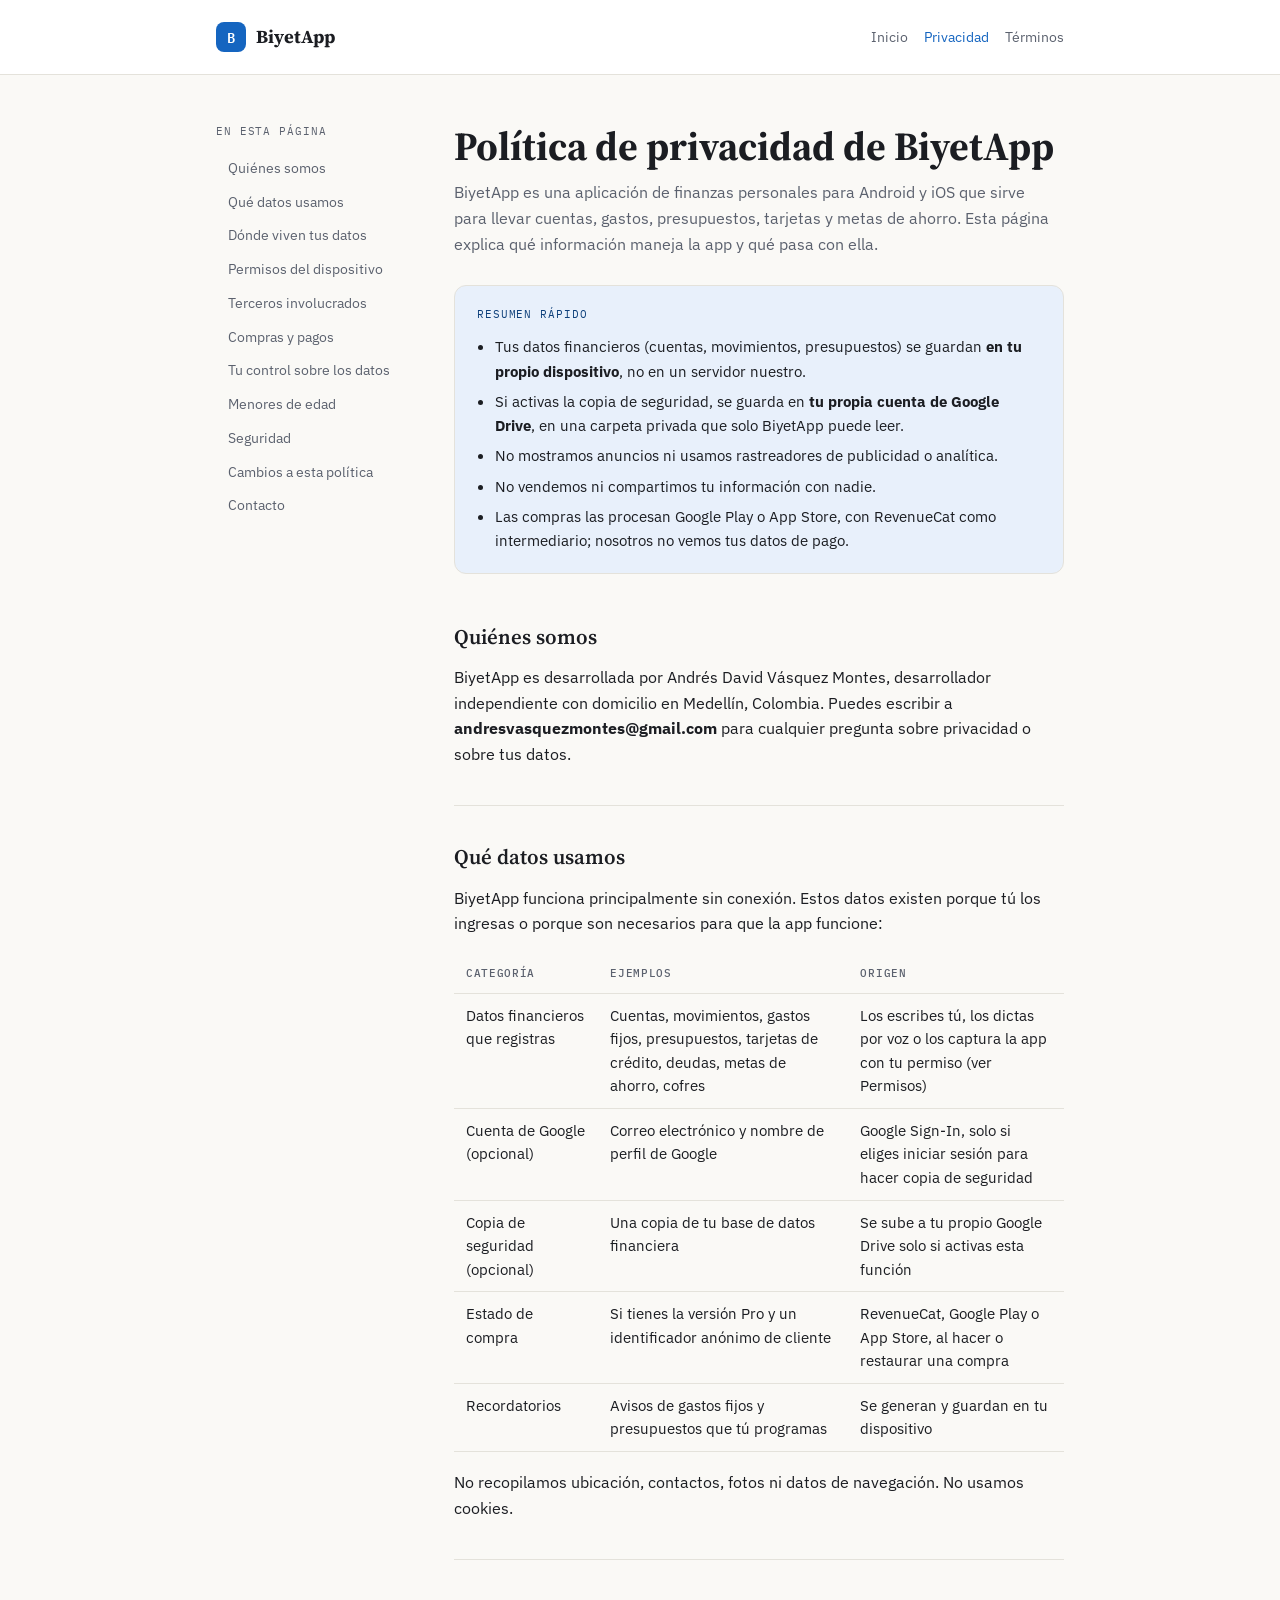
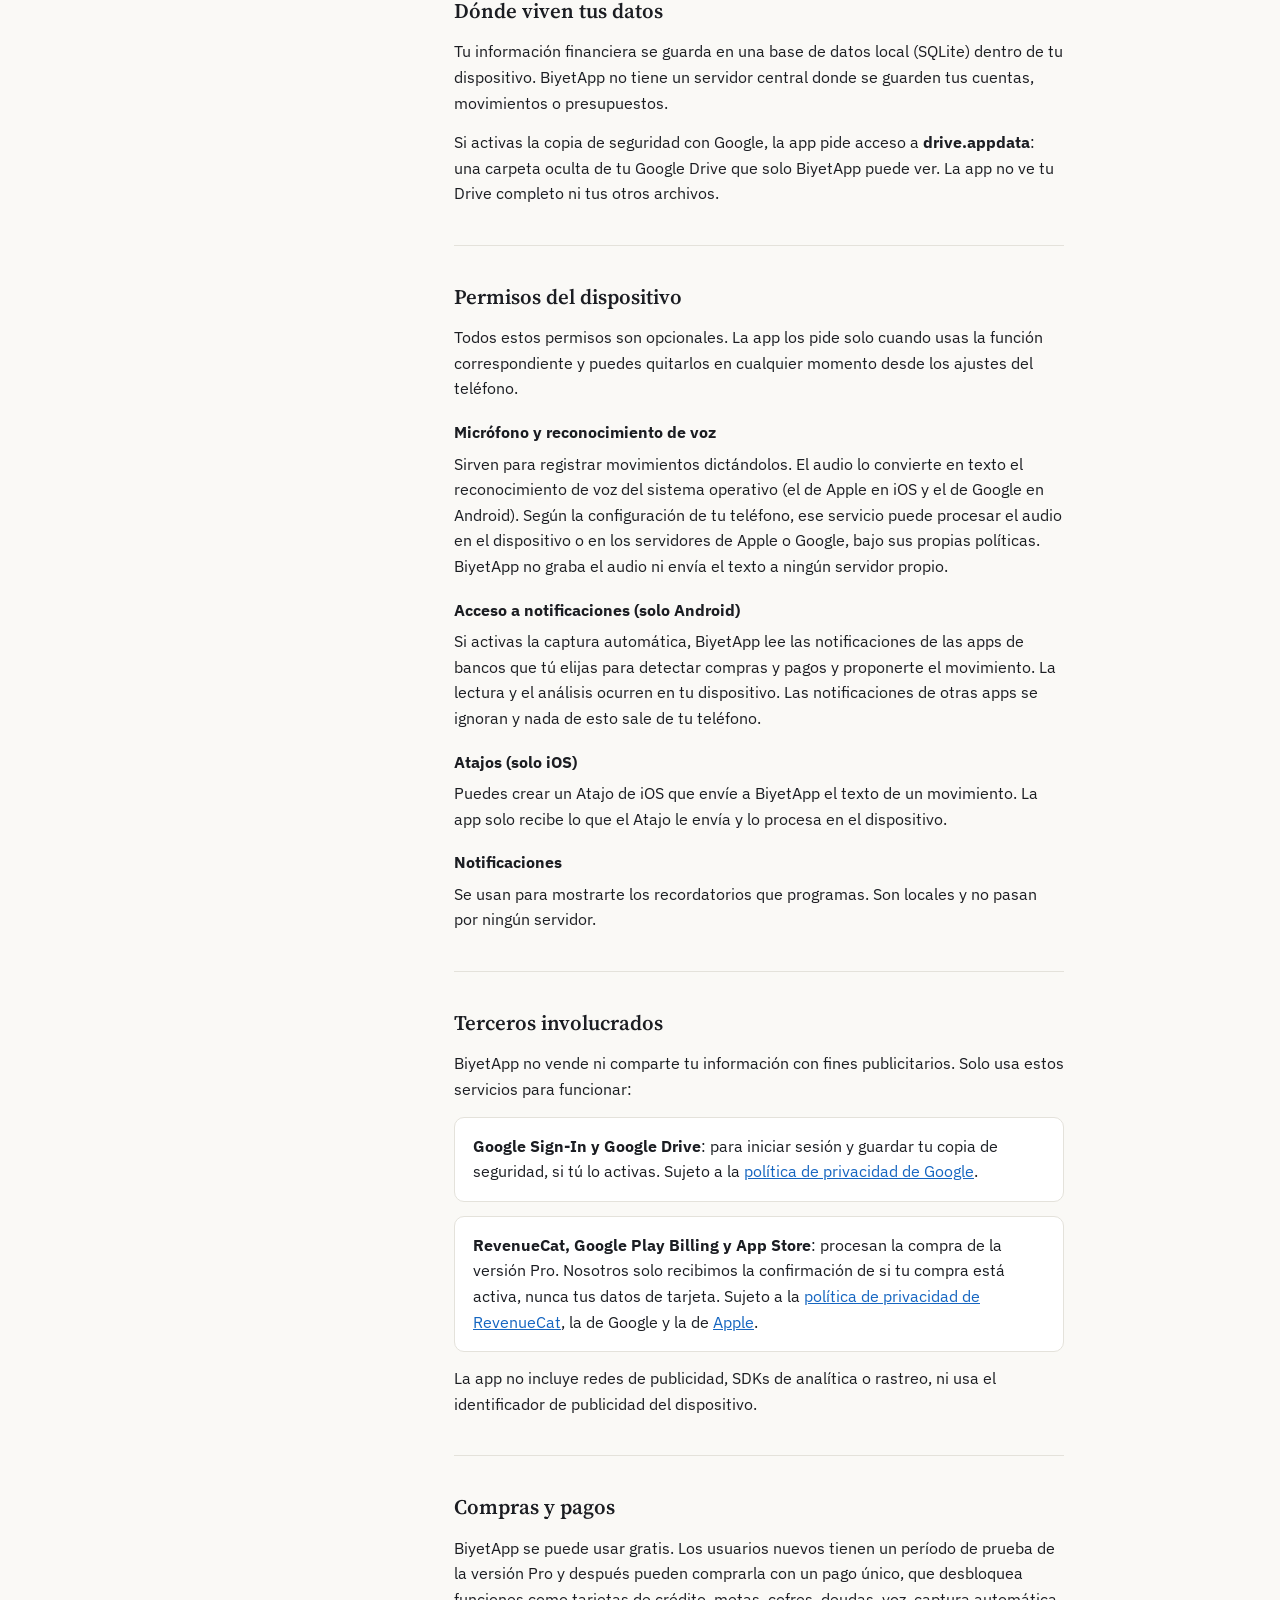
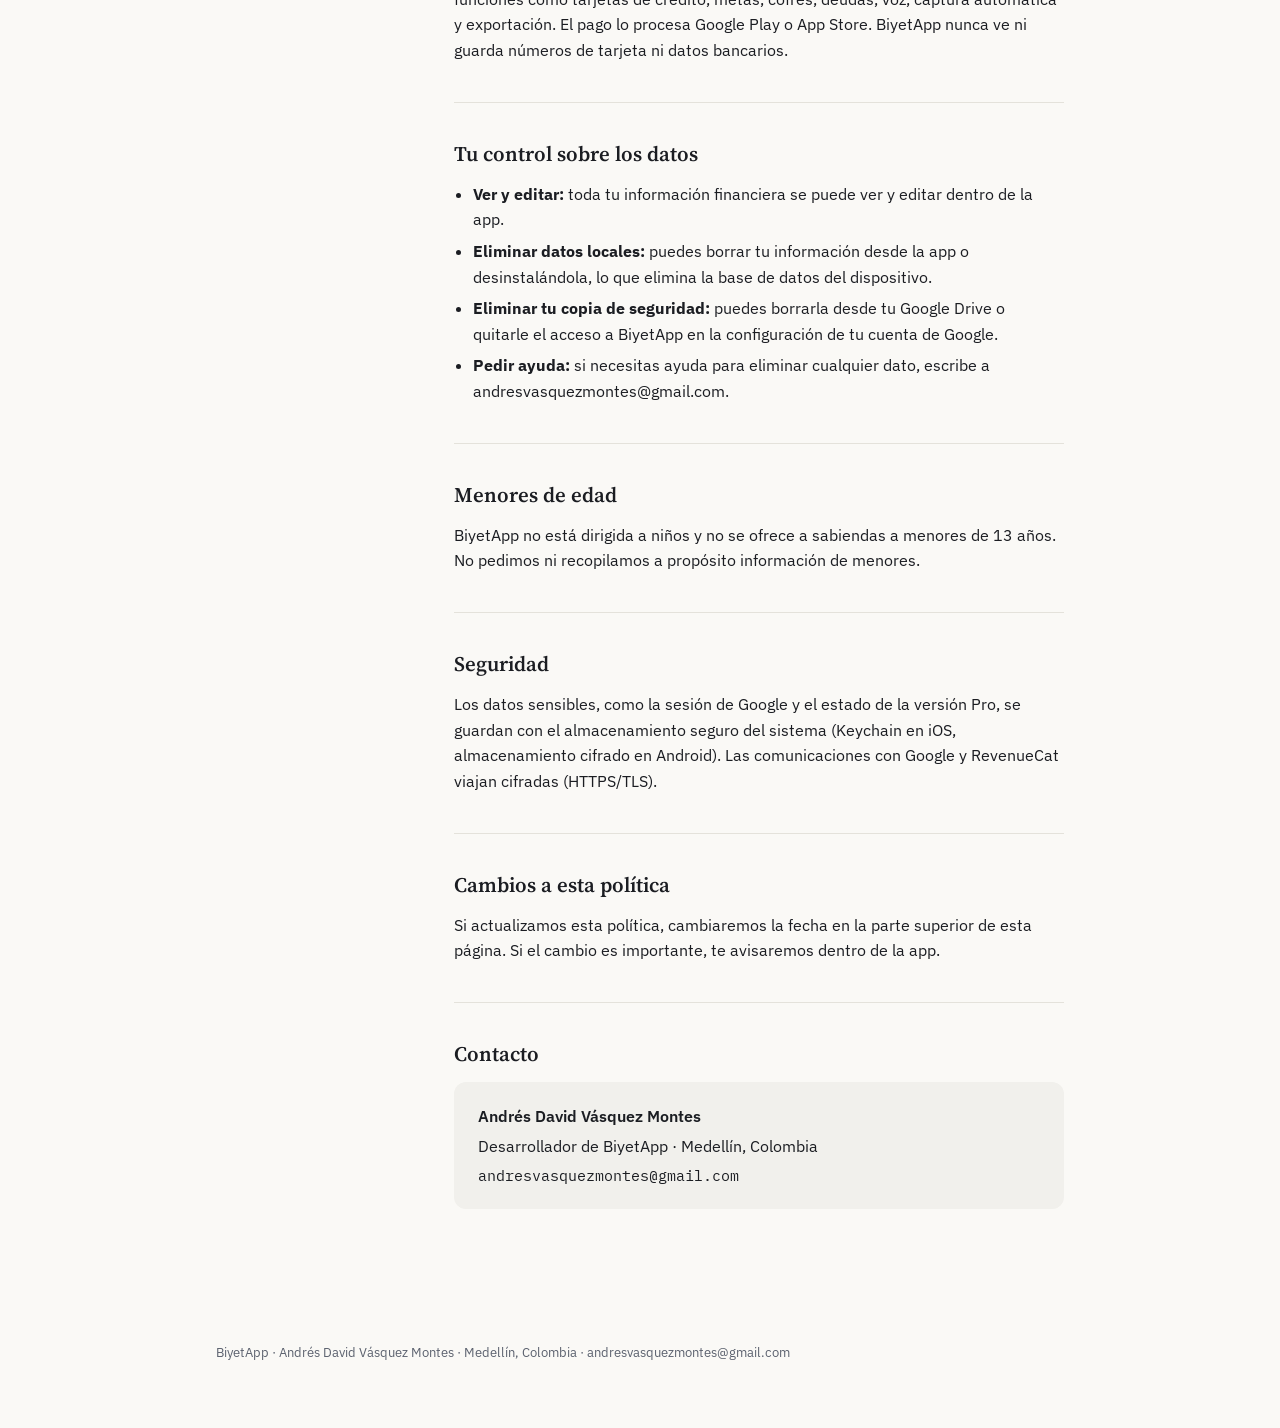
==== privacidad.html @ f53bd114 "Sitio de BiyetApp: inicio, privacidad y términos Co-Authored-By: Claude Opus 5.5 <noreply@anthropic." ====
<!doctype html>
<html lang="es">
<head>
<meta charset="utf-8">
<meta name="viewport" content="width=device-width, initial-scale=1, viewport-fit=cover">
<title>Privacidad de BiyetApp</title>
<meta name="description" content="Política de privacidad de BiyetApp para Android e iOS.">
<link rel="stylesheet" href="https://fonts.googleapis.com/css2?family=Source+Serif+4:opsz,wght@8..60,400;8..60,600;8..60,700&family=IBM+Plex+Sans:wght@400;500;600&family=IBM+Plex+Mono:wght@400;500&display=swap">
<link rel="stylesheet" href="style.css">
</head>
<body style="margin:0">
<div class="topbar">
  <div class="topbar-inner gutter">
    <a class="wordmark" href="index.html" style="color:inherit;text-decoration:none"><span class="mark">B</span> BiyetApp</a>
    <nav class="nav" aria-label="Secciones"><a href="index.html">Inicio</a> <a href="privacidad.html" aria-current="page">Privacidad</a> <a href="terminos.html">Términos</a></nav>
  </div>
</div>
<div class="layout gutter">
  <nav class="toc" aria-label="Tabla de contenido">
    <div class="toc-label">En esta página</div>
    <a href="#quienes">Quiénes somos</a>
    <a href="#datos">Qué datos usamos</a>
    <a href="#almacenamiento">Dónde viven tus datos</a>
    <a href="#permisos">Permisos del dispositivo</a>
    <a href="#terceros">Terceros involucrados</a>
    <a href="#compras">Compras y pagos</a>
    <a href="#control">Tu control sobre los datos</a>
    <a href="#menores">Menores de edad</a>
    <a href="#seguridad">Seguridad</a>
    <a href="#cambios">Cambios a esta política</a>
    <a href="#contacto">Contacto</a>
  </nav>

  <main>
    <h1>Política de privacidad de BiyetApp</h1>
    <p class="subtitle">BiyetApp es una aplicación de finanzas personales para Android y iOS que sirve para llevar cuentas, gastos, presupuestos, tarjetas y metas de ahorro. Esta página explica qué información maneja la app y qué pasa con ella.</p>

    <div class="summary-box">
      <div class="label">Resumen rápido</div>
      <ul>
        <li>Tus datos financieros (cuentas, movimientos, presupuestos) se guardan <strong>en tu propio dispositivo</strong>, no en un servidor nuestro.</li>
        <li>Si activas la copia de seguridad, se guarda en <strong>tu propia cuenta de Google Drive</strong>, en una carpeta privada que solo BiyetApp puede leer.</li>
        <li>No mostramos anuncios ni usamos rastreadores de publicidad o analítica.</li>
        <li>No vendemos ni compartimos tu información con nadie.</li>
        <li>Las compras las procesan Google Play o App Store, con RevenueCat como intermediario; nosotros no vemos tus datos de pago.</li>
      </ul>
    </div>

    <section id="quienes">
      <h2>Quiénes somos</h2>
      <p>BiyetApp es desarrollada por Andrés David Vásquez Montes, desarrollador independiente con domicilio en Medellín, Colombia. Puedes escribir a <strong>andresvasquezmontes@gmail.com</strong> para cualquier pregunta sobre privacidad o sobre tus datos.</p>
    </section>

    <section id="datos">
      <h2>Qué datos usamos</h2>
      <p>BiyetApp funciona principalmente sin conexión. Estos datos existen porque tú los ingresas o porque son necesarios para que la app funcione:</p>
      <div class="table-wrap">
        <table>
          <thead><tr><th>Categoría</th><th>Ejemplos</th><th>Origen</th></tr></thead>
          <tbody>
            <tr><td>Datos financieros que registras</td><td>Cuentas, movimientos, gastos fijos, presupuestos, tarjetas de crédito, deudas, metas de ahorro, cofres</td><td>Los escribes tú, los dictas por voz o los captura la app con tu permiso (ver Permisos)</td></tr>
            <tr><td>Cuenta de Google (opcional)</td><td>Correo electrónico y nombre de perfil de Google</td><td>Google Sign-In, solo si eliges iniciar sesión para hacer copia de seguridad</td></tr>
            <tr><td>Copia de seguridad (opcional)</td><td>Una copia de tu base de datos financiera</td><td>Se sube a tu propio Google Drive solo si activas esta función</td></tr>
            <tr><td>Estado de compra</td><td>Si tienes la versión Pro y un identificador anónimo de cliente</td><td>RevenueCat, Google Play o App Store, al hacer o restaurar una compra</td></tr>
            <tr><td>Recordatorios</td><td>Avisos de gastos fijos y presupuestos que tú programas</td><td>Se generan y guardan en tu dispositivo</td></tr>
          </tbody>
        </table>
      </div>
      <p>No recopilamos ubicación, contactos, fotos ni datos de navegación. No usamos cookies.</p>
    </section>

    <section id="almacenamiento">
      <h2>Dónde viven tus datos</h2>
      <p>Tu información financiera se guarda en una base de datos local (SQLite) dentro de tu dispositivo. BiyetApp no tiene un servidor central donde se guarden tus cuentas, movimientos o presupuestos.</p>
      <p>Si activas la copia de seguridad con Google, la app pide acceso a <strong>drive.appdata</strong>: una carpeta oculta de tu Google Drive que solo BiyetApp puede ver. La app no ve tu Drive completo ni tus otros archivos.</p>
    </section>

    <section id="permisos">
      <h2>Permisos del dispositivo</h2>
      <p>Todos estos permisos son opcionales. La app los pide solo cuando usas la función correspondiente y puedes quitarlos en cualquier momento desde los ajustes del teléfono.</p>
      <h3>Micrófono y reconocimiento de voz</h3>
      <p>Sirven para registrar movimientos dictándolos. El audio lo convierte en texto el reconocimiento de voz del sistema operativo (el de Apple en iOS y el de Google en Android). Según la configuración de tu teléfono, ese servicio puede procesar el audio en el dispositivo o en los servidores de Apple o Google, bajo sus propias políticas. BiyetApp no graba el audio ni envía el texto a ningún servidor propio.</p>
      <h3>Acceso a notificaciones (solo Android)</h3>
      <p>Si activas la captura automática, BiyetApp lee las notificaciones de las apps de bancos que tú elijas para detectar compras y pagos y proponerte el movimiento. La lectura y el análisis ocurren en tu dispositivo. Las notificaciones de otras apps se ignoran y nada de esto sale de tu teléfono.</p>
      <h3>Atajos (solo iOS)</h3>
      <p>Puedes crear un Atajo de iOS que envíe a BiyetApp el texto de un movimiento. La app solo recibe lo que el Atajo le envía y lo procesa en el dispositivo.</p>
      <h3>Notificaciones</h3>
      <p>Se usan para mostrarte los recordatorios que programas. Son locales y no pasan por ningún servidor.</p>
    </section>

    <section id="terceros">
      <h2>Terceros involucrados</h2>
      <p>BiyetApp no vende ni comparte tu información con fines publicitarios. Solo usa estos servicios para funcionar:</p>
      <div class="card"><strong>Google Sign-In y Google Drive</strong>: para iniciar sesión y guardar tu copia de seguridad, si tú lo activas. Sujeto a la <a href="https://policies.google.com/privacy" target="_blank" rel="noopener">política de privacidad de Google</a>.</div>
      <div class="card"><strong>RevenueCat, Google Play Billing y App Store</strong>: procesan la compra de la versión Pro. Nosotros solo recibimos la confirmación de si tu compra está activa, nunca tus datos de tarjeta. Sujeto a la <a href="https://www.revenuecat.com/privacy" target="_blank" rel="noopener">política de privacidad de RevenueCat</a>, la de Google y la de <a href="https://www.apple.com/legal/privacy/" target="_blank" rel="noopener">Apple</a>.</div>
      <p>La app no incluye redes de publicidad, SDKs de analítica o rastreo, ni usa el identificador de publicidad del dispositivo.</p>
    </section>

    <section id="compras">
      <h2>Compras y pagos</h2>
      <p>BiyetApp se puede usar gratis. Los usuarios nuevos tienen un período de prueba de la versión Pro y después pueden comprarla con un pago único, que desbloquea funciones como tarjetas de crédito, metas, cofres, deudas, voz, captura automática y exportación. El pago lo procesa Google Play o App Store. BiyetApp nunca ve ni guarda números de tarjeta ni datos bancarios.</p>
    </section>

    <section id="control">
      <h2>Tu control sobre los datos</h2>
      <ul class="plain">
        <li><strong>Ver y editar:</strong> toda tu información financiera se puede ver y editar dentro de la app.</li>
        <li><strong>Eliminar datos locales:</strong> puedes borrar tu información desde la app o desinstalándola, lo que elimina la base de datos del dispositivo.</li>
        <li><strong>Eliminar tu copia de seguridad:</strong> puedes borrarla desde tu Google Drive o quitarle el acceso a BiyetApp en la configuración de tu cuenta de Google.</li>
        <li><strong>Pedir ayuda:</strong> si necesitas ayuda para eliminar cualquier dato, escribe a andresvasquezmontes@gmail.com.</li>
      </ul>
    </section>

    <section id="menores">
      <h2>Menores de edad</h2>
      <p>BiyetApp no está dirigida a niños y no se ofrece a sabiendas a menores de 13 años. No pedimos ni recopilamos a propósito información de menores.</p>
    </section>

    <section id="seguridad">
      <h2>Seguridad</h2>
      <p>Los datos sensibles, como la sesión de Google y el estado de la versión Pro, se guardan con el almacenamiento seguro del sistema (Keychain en iOS, almacenamiento cifrado en Android). Las comunicaciones con Google y RevenueCat viajan cifradas (HTTPS/TLS).</p>
    </section>

    <section id="cambios">
      <h2>Cambios a esta política</h2>
      <p>Si actualizamos esta política, cambiaremos la fecha en la parte superior de esta página. Si el cambio es importante, te avisaremos dentro de la app.</p>
    </section>

    <section id="contacto">
      <h2>Contacto</h2>
      <div class="contact">
        <span class="name">Andrés David Vásquez Montes</span>
        <span>Desarrollador de BiyetApp · Medellín, Colombia</span>
        <span class="email">andresvasquezmontes@gmail.com</span>
      </div>
    </section>
  </main>
</div>

<footer class="gutter">BiyetApp · Andrés David Vásquez Montes · Medellín, Colombia · andresvasquezmontes@gmail.com</footer>
</body>
</html>
---- style.css ----
/* Layout: documento legal de una columna con índice lateral fijo en escritorio */
  :root {
    --bg: #faf9f6;
    --surface: #ffffff;
    --surface-2: #f1f0ec;
    --text: #1b1d22;
    --text-muted: #5b616e;
    --border: #e4e2db;
    --accent: #1565c0;
    --accent-soft: #e8f0fb;
    --accent-ink: #0d3f7a;
    --font-display: "Source Serif 4", Georgia, serif;
    --font-body: "IBM Plex Sans", ui-sans-serif, system-ui, sans-serif;
    --font-mono: "IBM Plex Mono", ui-monospace, monospace;
  }
  @media (prefers-color-scheme: dark) {
    :root:not([data-theme="light"]) {
      --bg: #0e1013; --surface: #161920; --surface-2: #1c202a; --text: #e8e9ed;
      --text-muted: #9aa1ac; --border: #2a2e38; --accent: #5b9bf0; --accent-soft: #172436;
      --accent-ink: #bcd7fb; color-scheme: dark;
    }
  }
  :root[data-theme="dark"] {
    --bg: #0e1013; --surface: #161920; --surface-2: #1c202a; --text: #e8e9ed;
    --text-muted: #9aa1ac; --border: #2a2e38; --accent: #5b9bf0; --accent-soft: #172436;
    --accent-ink: #bcd7fb; color-scheme: dark;
  }
  * { box-sizing: border-box; }
  body { background: var(--bg); color: var(--text); font-family: var(--font-body); line-height: 1.6; font-size: 16px; }
  a { color: var(--accent); }
  a:focus-visible { outline: 2px solid var(--accent); outline-offset: 2px; }
  .gutter { padding-left: max(16px, env(safe-area-inset-left, 0px)); padding-right: max(16px, env(safe-area-inset-right, 0px)); }
  .topbar { border-bottom: 1px solid var(--border); background: var(--surface); }
  .topbar-inner { max-width: 880px; margin: 0 auto; padding-block: 22px; display: flex; flex-wrap: wrap; align-items: center; justify-content: space-between; gap: 12px 16px; }
  .wordmark { display: flex; align-items: center; gap: 10px; font-family: var(--font-display); font-weight: 700; font-size: 1.15rem; }
  .wordmark .mark { width: 30px; height: 30px; border-radius: 8px; background: var(--accent); color: var(--surface); display: grid; place-items: center; font-family: var(--font-mono); font-size: .85rem; font-weight: 600; flex: none; }
  .meta-tag { font-family: var(--font-mono); font-size: .75rem; color: var(--text-muted); letter-spacing: .03em; }
  .layout { max-width: 880px; margin: 0 auto; padding-block: 48px 96px; display: grid; grid-template-columns: 190px minmax(0, 1fr); gap: 48px; align-items: start; }
  @media (max-width: 720px) { .layout { grid-template-columns: 1fr; padding-block: 32px 64px; } .toc { display: none; } }
  .toc { position: sticky; top: calc(32px + env(safe-area-inset-top, 0px)); display: flex; flex-direction: column; gap: 2px; }
  .toc-label { font-family: var(--font-mono); font-size: .7rem; text-transform: uppercase; letter-spacing: .08em; color: var(--text-muted); margin-bottom: 10px; }
  .toc a { text-decoration: none; color: var(--text-muted); font-size: .85rem; padding: 5px 0 5px 10px; border-left: 2px solid transparent; }
  .toc a:hover { color: var(--text); border-left-color: var(--border); }
  main { min-width: 0; }
  h1 { font-family: var(--font-display); font-weight: 700; font-size: clamp(1.9rem, 3.2vw, 2.5rem); line-height: 1.15; margin: 0 0 10px; text-wrap: balance; }
  .subtitle { color: var(--text-muted); font-size: 1.02rem; max-width: 60ch; margin: 0 0 28px; }
  .summary-box { background: var(--accent-soft); border: 1px solid var(--border); border-radius: 12px; padding: 20px 22px; margin: 0 0 40px; }
  .summary-box .label { font-family: var(--font-mono); font-size: .7rem; text-transform: uppercase; letter-spacing: .08em; color: var(--accent-ink); margin-bottom: 10px; }
  .summary-box ul { margin: 0; padding-left: 1.1em; display: flex; flex-direction: column; gap: 6px; }
  .summary-box li { font-size: .95rem; }
  section { margin: 0 0 38px; padding-top: 6px; scroll-margin-top: 24px; }
  section + section { border-top: 1px solid var(--border); padding-top: 34px; }
  h2 { font-family: var(--font-display); font-weight: 600; font-size: 1.3rem; margin: 0 0 12px; text-wrap: balance; }
  h3 { font-size: 1rem; margin: 18px 0 6px; }
  p { margin: 0 0 14px; max-width: 68ch; }
  p:last-child { margin-bottom: 0; }
  ul.plain { margin: 0 0 14px; padding-left: 1.2em; max-width: 68ch; }
  ul.plain li { margin-bottom: 6px; }
  .table-wrap { overflow-x: auto; }
  table { width: 100%; border-collapse: collapse; margin: 4px 0 18px; font-size: .92rem; }
  th, td { text-align: left; padding: 10px 12px; border-bottom: 1px solid var(--border); vertical-align: top; }
  th { font-family: var(--font-mono); font-size: .7rem; text-transform: uppercase; letter-spacing: .06em; color: var(--text-muted); font-weight: 500; }
  .card { background: var(--surface); border: 1px solid var(--border); border-radius: 10px; padding: 16px 18px; margin: 0 0 14px; }
  .contact { background: var(--surface-2); border-radius: 12px; padding: 22px 24px; display: flex; flex-direction: column; gap: 4px; }
  .contact .name { font-weight: 600; }
  .contact .email { font-family: var(--font-mono); font-size: .92rem; user-select: all; overflow-wrap: anywhere; }
  footer { max-width: 880px; margin: 0 auto; padding-block: 0 64px; color: var(--text-muted); font-size: .8rem; }

  .nav { display: flex; gap: 16px; flex-wrap: wrap; font-size: .9rem; }
  .nav a { color: var(--text-muted); text-decoration: none; }
  .nav a:hover, .nav a[aria-current] { color: var(--accent); }
  .hero { max-width: 880px; margin: 0 auto; padding-block: 64px 32px; }
  .hero h1 { font-size: clamp(2.2rem, 5vw, 3.2rem); }
  .lead { font-size: 1.15rem; color: var(--text-muted); max-width: 58ch; margin: 0 0 28px; }
  .stores { display: flex; gap: 12px; flex-wrap: wrap; }
  .btn { display: inline-block; padding: 10px 18px; border-radius: 10px; border: 1px solid var(--border); background: var(--surface); color: var(--text); text-decoration: none; font-weight: 500; }
  .btn.primary { background: var(--accent); border-color: var(--accent); color: var(--surface); }
  .grid { max-width: 880px; margin: 0 auto; padding-block: 16px 72px; display: grid; grid-template-columns: repeat(auto-fit, minmax(240px, 1fr)); gap: 16px; }
  .grid .card { margin: 0; }
  .grid .card h2 { font-size: 1.1rem; margin: 0 0 6px; }
  .grid .card p { margin: 0; color: var(--text-muted); font-size: .95rem; }
  .simple { max-width: 720px; margin: 0 auto; padding-block: 48px 96px; }
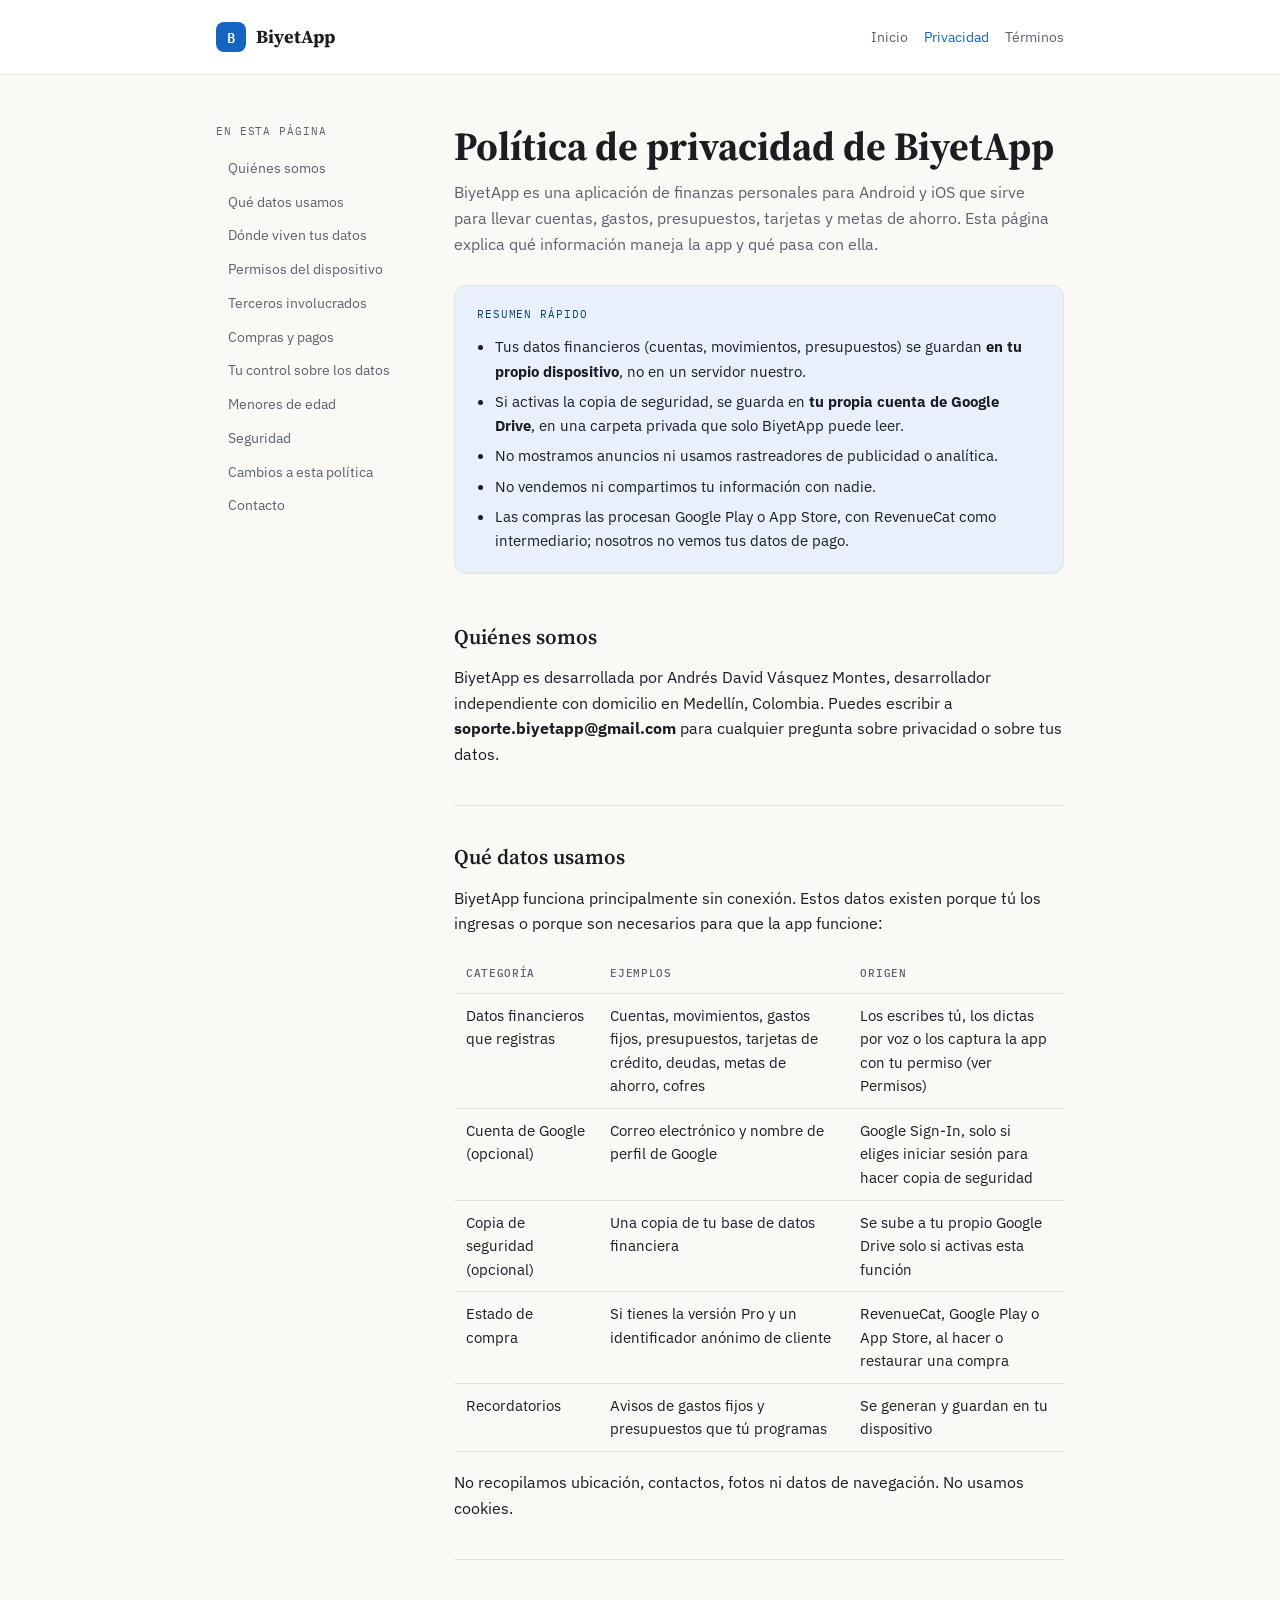
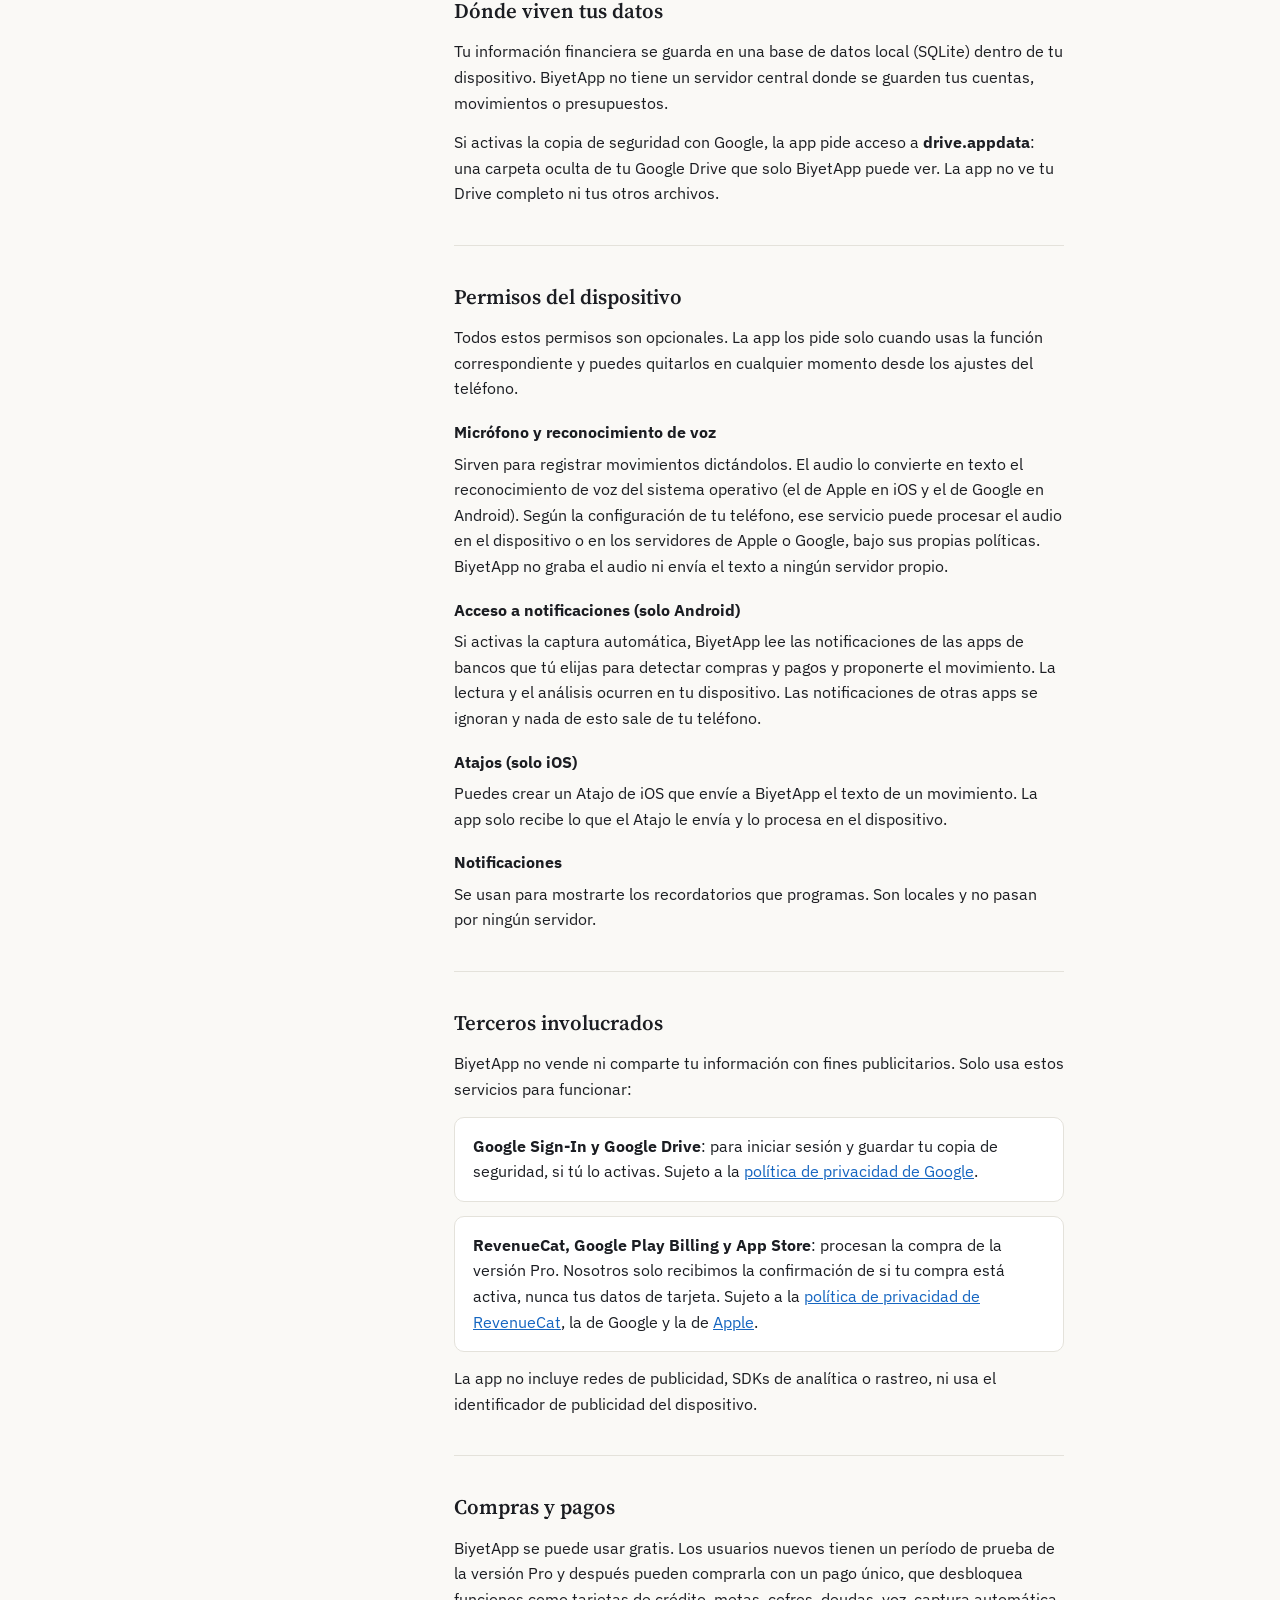
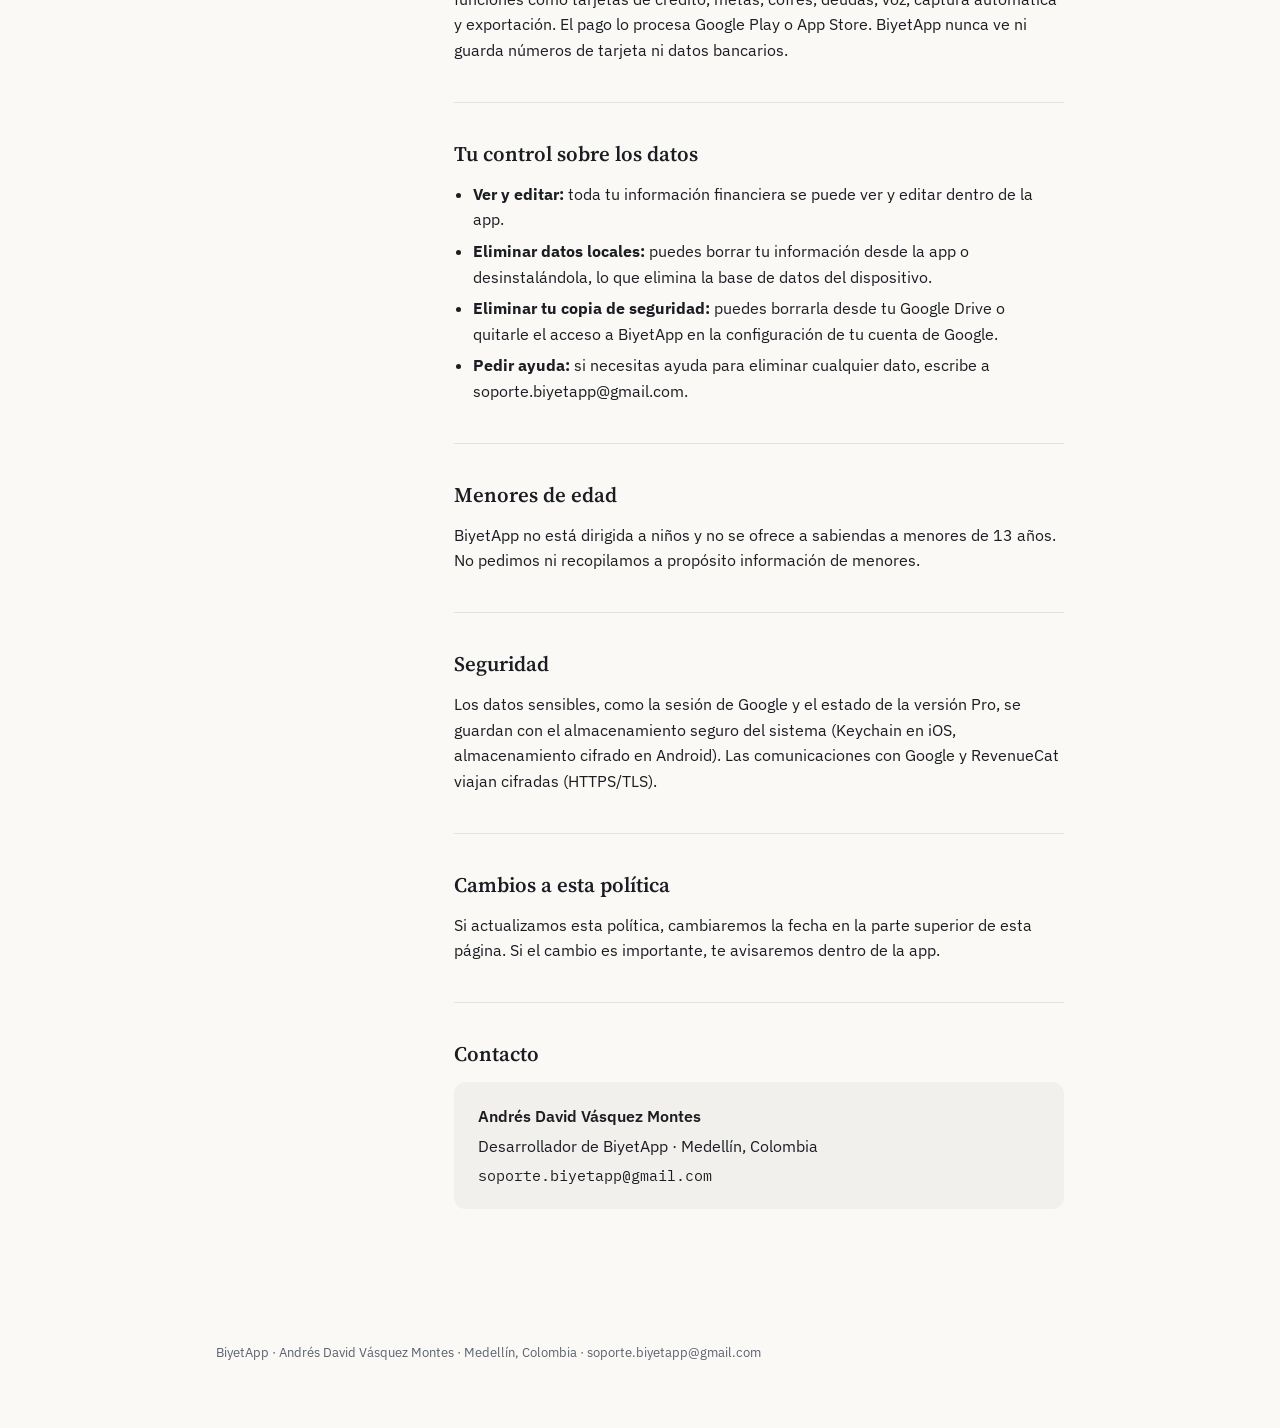
==== commit 2e347518: "Usa soporte.biyetapp@gmail.com como correo de contacto Co-Authored-By: Claude Opus 5.5 <noreply@anth" ====
--- a/privacidad.html
+++ b/privacidad.html
@@ -48,7 +48,7 @@
 
     <section id="quienes">
       <h2>Quiénes somos</h2>
-      <p>BiyetApp es desarrollada por Andrés David Vásquez Montes, desarrollador independiente con domicilio en Medellín, Colombia. Puedes escribir a <strong>andresvasquezmontes@gmail.com</strong> para cualquier pregunta sobre privacidad o sobre tus datos.</p>
+      <p>BiyetApp es desarrollada por Andrés David Vásquez Montes, desarrollador independiente con domicilio en Medellín, Colombia. Puedes escribir a <strong>soporte.biyetapp@gmail.com</strong> para cualquier pregunta sobre privacidad o sobre tus datos.</p>
     </section>
 
     <section id="datos">
@@ -107,7 +107,7 @@
         <li><strong>Ver y editar:</strong> toda tu información financiera se puede ver y editar dentro de la app.</li>
         <li><strong>Eliminar datos locales:</strong> puedes borrar tu información desde la app o desinstalándola, lo que elimina la base de datos del dispositivo.</li>
         <li><strong>Eliminar tu copia de seguridad:</strong> puedes borrarla desde tu Google Drive o quitarle el acceso a BiyetApp en la configuración de tu cuenta de Google.</li>
-        <li><strong>Pedir ayuda:</strong> si necesitas ayuda para eliminar cualquier dato, escribe a andresvasquezmontes@gmail.com.</li>
+        <li><strong>Pedir ayuda:</strong> si necesitas ayuda para eliminar cualquier dato, escribe a soporte.biyetapp@gmail.com.</li>
       </ul>
     </section>
 
@@ -131,12 +131,12 @@
       <div class="contact">
         <span class="name">Andrés David Vásquez Montes</span>
         <span>Desarrollador de BiyetApp · Medellín, Colombia</span>
-        <span class="email">andresvasquezmontes@gmail.com</span>
+        <span class="email">soporte.biyetapp@gmail.com</span>
       </div>
     </section>
   </main>
 </div>
 
-<footer class="gutter">BiyetApp · Andrés David Vásquez Montes · Medellín, Colombia · andresvasquezmontes@gmail.com</footer>
+<footer class="gutter">BiyetApp · Andrés David Vásquez Montes · Medellín, Colombia · soporte.biyetapp@gmail.com</footer>
 </body>
 </html>
